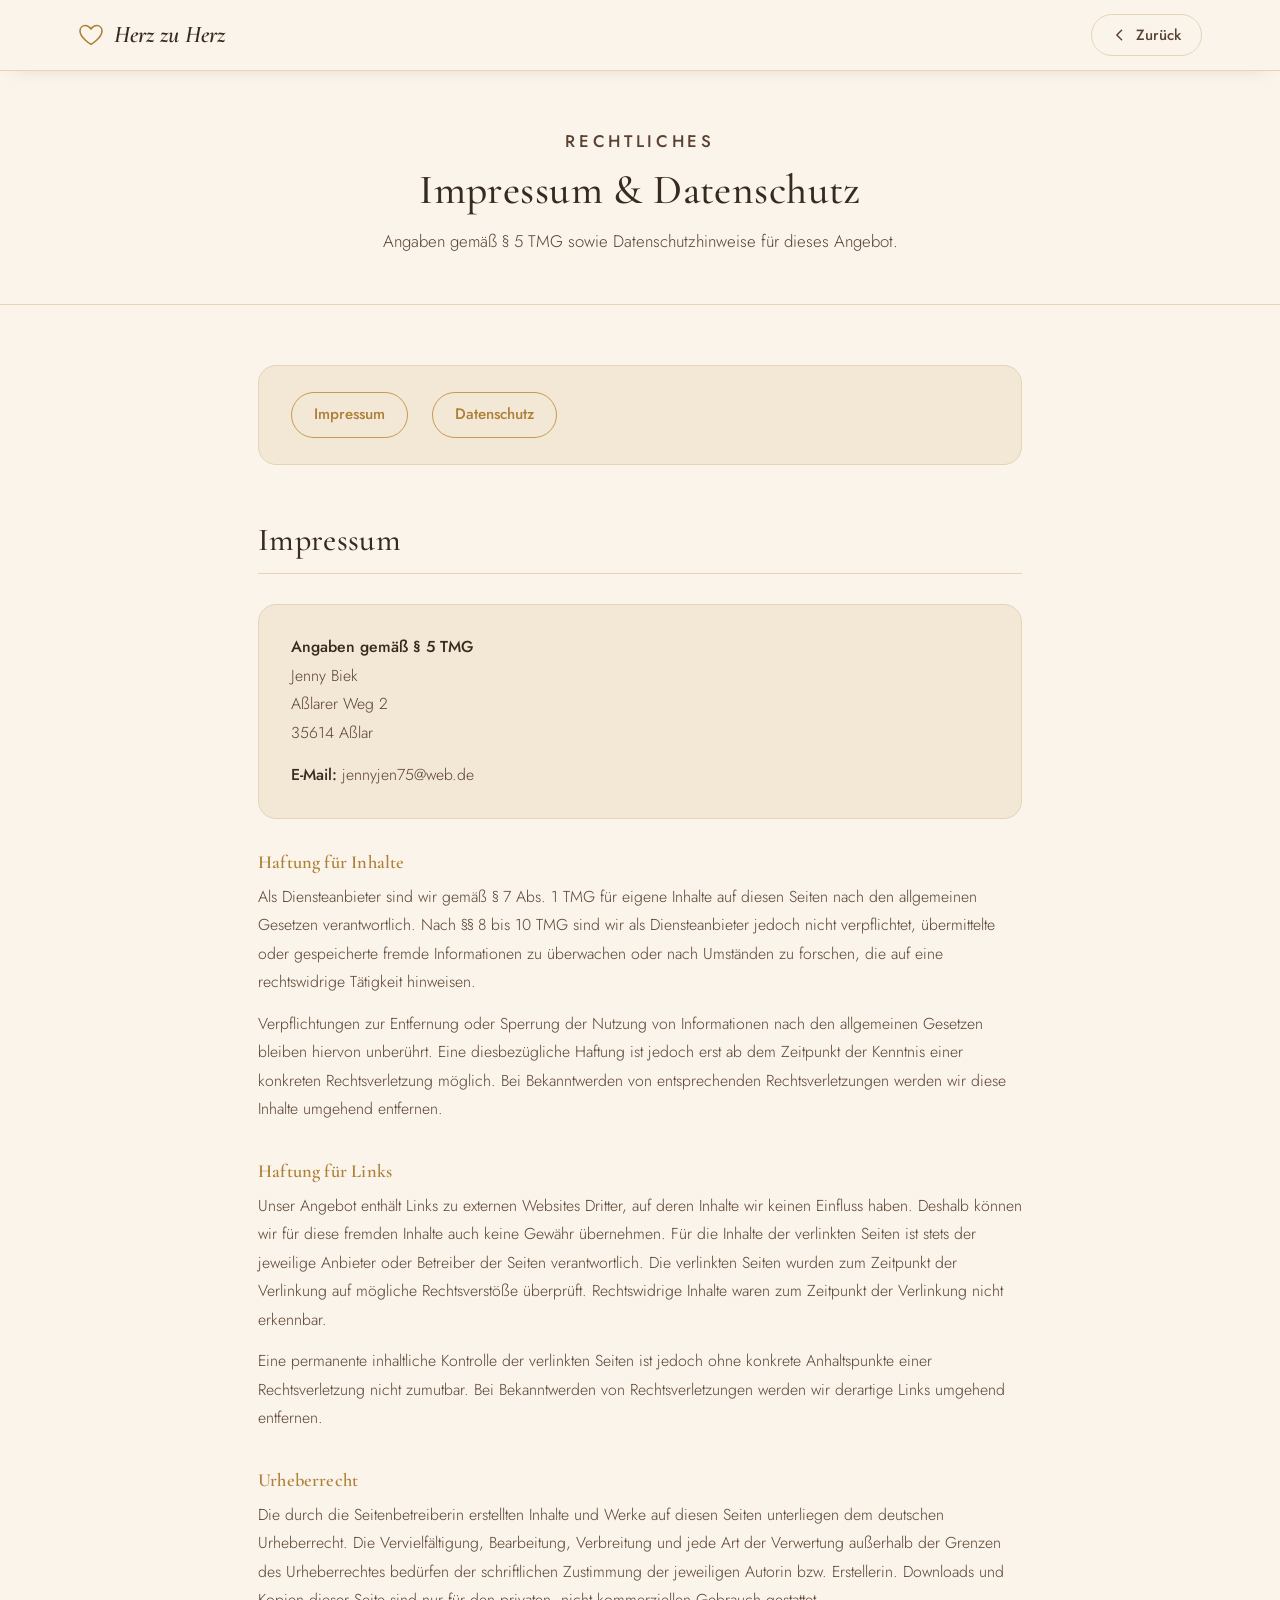
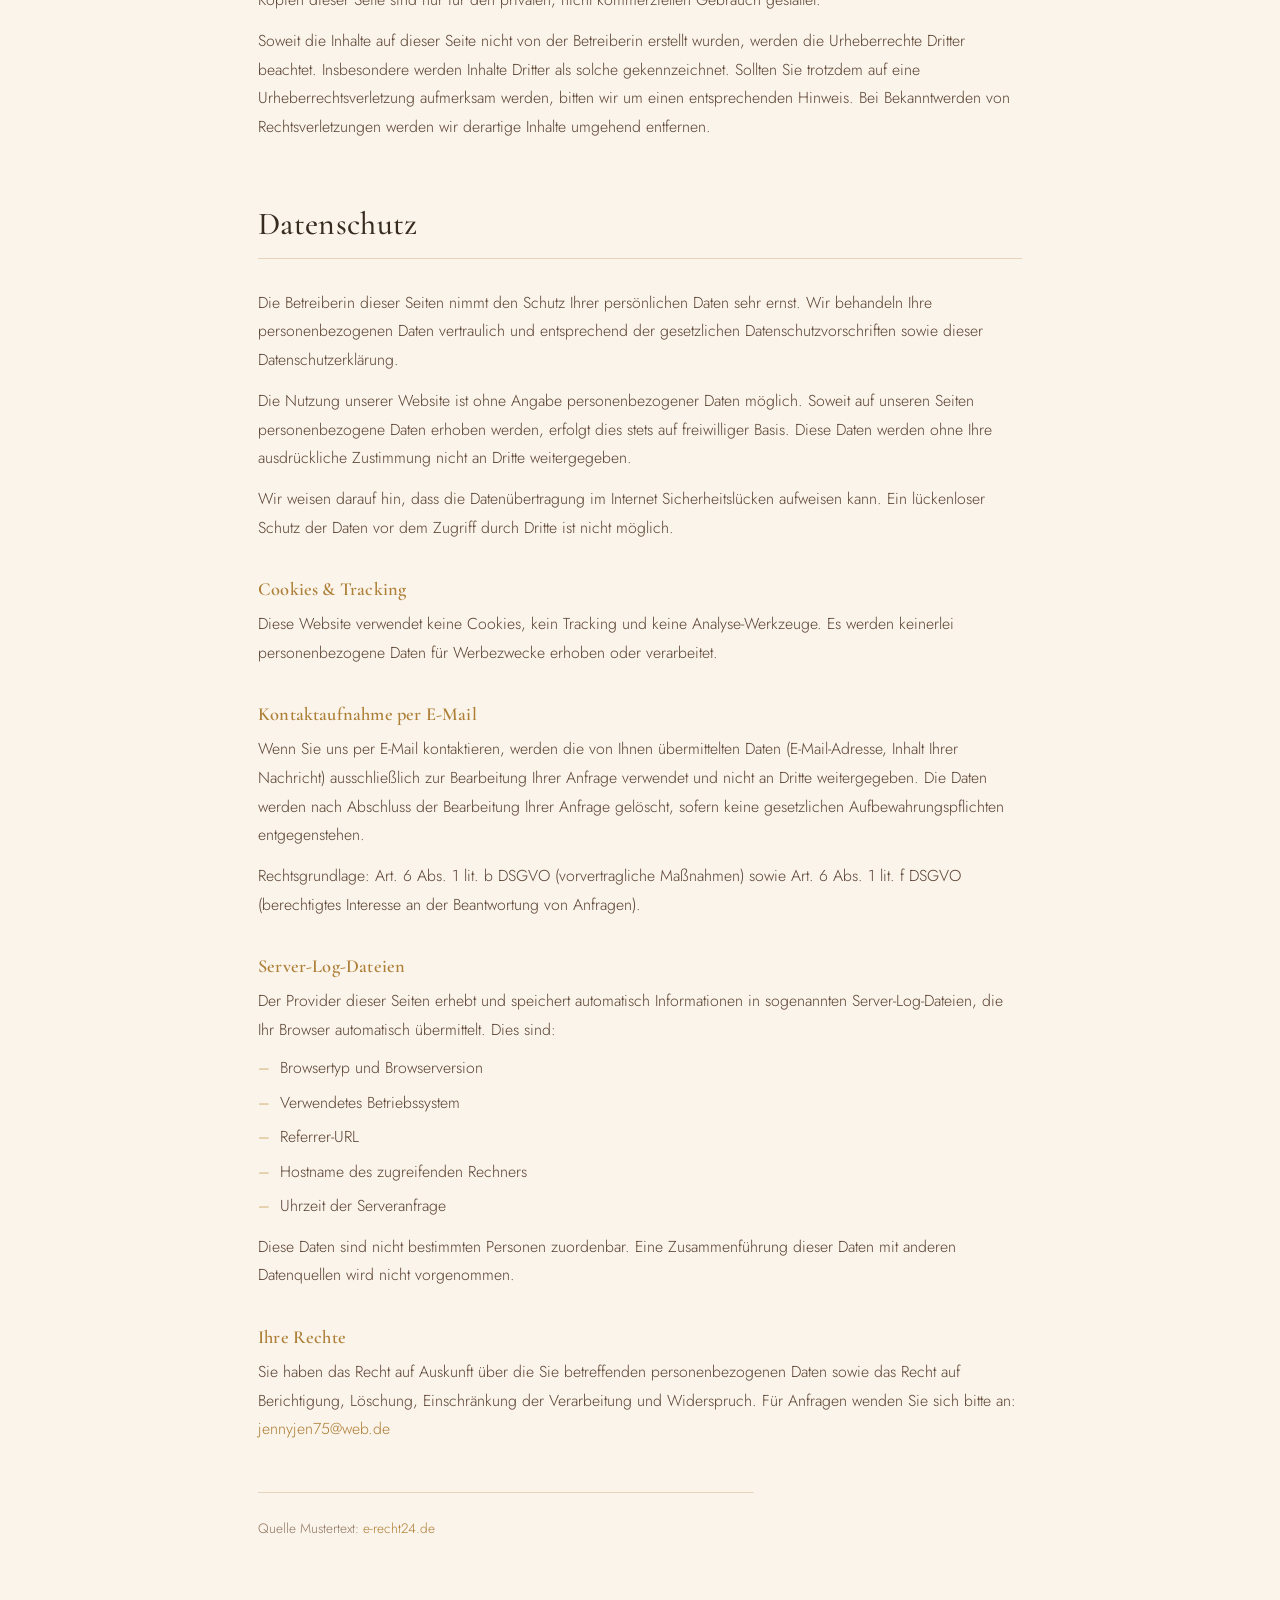
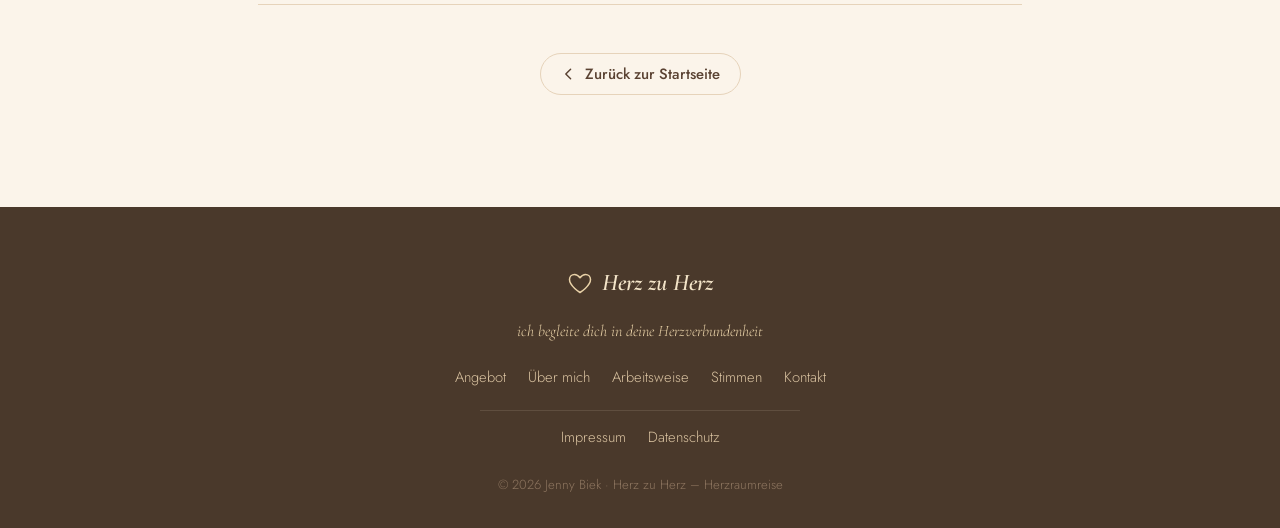
==== legal.html @ ff01ae2c "second" ====
<!DOCTYPE html>
<html lang="de">
<head>
  <meta charset="UTF-8">
  <meta name="viewport" content="width=device-width, initial-scale=1.0">
  <title>Impressum & Datenschutz | Herz zu Herz – Jenny Biek</title>
  <meta name="robots" content="noindex, follow">
  <link rel="icon" href="images/herz.png" type="image/png">
  <link rel="preconnect" href="https://fonts.googleapis.com">
  <link rel="preconnect" href="https://fonts.gstatic.com" crossorigin>
  <link href="https://fonts.googleapis.com/css2?family=Cormorant+Garamond:ital,wght@0,400;0,500;0,600;1,400&family=Jost:wght@300;400;500;600&display=swap" rel="stylesheet">
  <link rel="stylesheet" href="css/style.css">
  <style>
    .legal-header {
      position: sticky;
      top: 0;
      z-index: 100;
      background: rgba(251, 244, 234, 0.88);
      backdrop-filter: blur(14px);
      -webkit-backdrop-filter: blur(14px);
      border-bottom: 1px solid var(--color-sand-line);
      box-shadow: 0 6px 20px -14px rgba(74, 59, 46, 0.3);
    }
    .legal-header__inner {
      display: flex;
      align-items: center;
      justify-content: space-between;
      gap: 20px;
      padding-top: 14px;
      padding-bottom: 14px;
    }
    .btn-back {
      display: inline-flex;
      align-items: center;
      gap: 8px;
      font-family: var(--font-body);
      font-size: 0.93rem;
      font-weight: 500;
      color: var(--color-text-soft);
      border: 1px solid var(--color-sand-line);
      border-radius: 999px;
      padding: 9px 20px;
      cursor: pointer;
      background: transparent;
      transition: color var(--transition-fast), border-color var(--transition-fast), transform var(--transition-fast);
      text-decoration: none;
    }
    .btn-back:hover {
      color: var(--color-gold-deep);
      border-color: var(--color-gold);
      transform: translateX(-2px);
    }
    .btn-back svg {
      transition: transform var(--transition-fast);
    }
    .btn-back:hover svg {
      transform: translateX(-3px);
    }

    .legal-hero {
      padding: 56px 0 48px;
      text-align: center;
      border-bottom: 1px solid var(--color-sand-line);
    }
    .legal-hero h1 {
      font-size: clamp(1.9rem, 4vw, 2.6rem);
      margin: 10px 0 12px;
    }
    .legal-hero p {
      color: var(--color-text-soft);
      font-size: 1.05rem;
      max-width: 52ch;
      margin: 0 auto;
    }

    .legal-content {
      max-width: 820px;
      margin: 0 auto;
      padding: 60px 28px 80px;
    }
    .legal-section {
      margin-bottom: 64px;
    }
    .legal-section:last-child {
      margin-bottom: 0;
    }
    .legal-section__anchor {
      display: block;
      visibility: hidden;
      height: 0;
      margin-top: -90px;
      padding-top: 90px;
    }
    .legal-section > h2 {
      font-size: clamp(1.5rem, 3vw, 2rem);
      border-bottom: 1px solid var(--color-sand-line);
      padding-bottom: 14px;
      margin-bottom: 30px;
    }
    .legal-block {
      margin-bottom: 36px;
    }
    .legal-block h3 {
      font-size: 1.15rem;
      color: var(--color-gold-deep);
      margin-bottom: 10px;
    }
    .legal-block p,
    .legal-block ul {
      color: var(--color-text-soft);
      font-size: 0.99rem;
      line-height: 1.8;
      max-width: none;
    }
    .legal-block p + p {
      margin-top: 0.8em;
    }
    .legal-block ul {
      padding-left: 0;
      display: grid;
      gap: 6px;
      margin-top: 10px;
    }
    .legal-block ul li {
      position: relative;
      padding-left: 22px;
    }
    .legal-block ul li::before {
      content: "–";
      position: absolute;
      left: 0;
      color: var(--color-gold);
    }
    .legal-block a {
      color: var(--color-gold-deep);
      text-decoration: underline;
      text-decoration-color: transparent;
      transition: text-decoration-color var(--transition-fast);
    }
    .legal-block a:hover {
      text-decoration-color: var(--color-gold);
    }

    .legal-contact-box {
      background: var(--color-bg-alt);
      border: 1px solid var(--color-sand-line);
      border-radius: var(--radius-md);
      padding: 28px 32px;
      margin-bottom: 32px;
    }
    .legal-contact-box p {
      color: var(--color-text-soft);
      font-size: 0.99rem;
      line-height: 1.8;
      max-width: none;
    }
    .legal-contact-box strong {
      color: var(--color-text);
      font-weight: 500;
    }

    .legal-source {
      margin-top: 48px;
      padding-top: 24px;
      border-top: 1px solid var(--color-sand-line);
      font-size: 0.85rem;
      color: var(--color-text-faint);
    }
    .legal-source a {
      color: var(--color-gold-deep);
    }

    .legal-back-bottom {
      display: flex;
      justify-content: center;
      padding: 48px 0 32px;
      border-top: 1px solid var(--color-sand-line);
    }

    .toc {
      background: var(--color-bg-alt);
      border: 1px solid var(--color-sand-line);
      border-radius: var(--radius-md);
      padding: 26px 32px;
      margin-bottom: 56px;
      display: flex;
      gap: 24px;
      flex-wrap: wrap;
    }
    .toc a {
      font-family: var(--font-body);
      font-size: 0.95rem;
      font-weight: 500;
      color: var(--color-gold-deep);
      text-decoration: none;
      padding: 9px 22px;
      border: 1px solid var(--color-gold);
      border-radius: 999px;
      transition: background var(--transition-fast), color var(--transition-fast);
    }
    .toc a:hover {
      background: var(--color-gold);
      color: #fffaf2;
    }
  </style>
</head>
<body>

  <!-- ===== Header ===== -->
  <header class="legal-header">
    <div class="container legal-header__inner">
      <a class="brand" href="index.html">
        <span class="brand__heart" aria-hidden="true">
          <svg viewBox="0 0 32 28" width="26" height="22" fill="none" xmlns="http://www.w3.org/2000/svg">
            <path d="M16 26C16 26 2 17.5 2 8.8C2 4.5 5.2 2 8.7 2C11.4 2 13.9 3.6 16 6.4C18.1 3.6 20.6 2 23.3 2C26.8 2 30 4.5 30 8.8C30 17.5 16 26 16 26Z" stroke="currentColor" stroke-width="2" stroke-linejoin="round"/>
          </svg>
        </span>
        <span class="brand__text">Herz zu Herz</span>
      </a>

      <button class="btn-back" onclick="history.back()" aria-label="Zurück zur vorherigen Seite">
        <svg viewBox="0 0 20 20" width="16" height="16" fill="none" xmlns="http://www.w3.org/2000/svg">
          <path d="M12 4l-6 6 6 6" stroke="currentColor" stroke-width="1.8" stroke-linecap="round" stroke-linejoin="round"/>
        </svg>
        Zurück
      </button>
    </div>
  </header>

  <!-- ===== Hero ===== -->
  <div class="legal-hero">
    <div class="container">
      <p class="eyebrow">Rechtliches</p>
      <h1>Impressum &amp; Datenschutz</h1>
      <p>Angaben gemäß § 5 TMG sowie Datenschutzhinweise für dieses Angebot.</p>
    </div>
  </div>

  <!-- ===== Content ===== -->
  <div class="legal-content">

    <!-- Inhaltsverzeichnis -->
    <nav class="toc" aria-label="Seitennavigation">
      <a href="#impressum">Impressum</a>
      <a href="#datenschutz">Datenschutz</a>
    </nav>

    <!-- ===== Impressum ===== -->
    <section class="legal-section" aria-labelledby="impressum-title">
      <span class="legal-section__anchor" id="impressum"></span>
      <h2 id="impressum-title">Impressum</h2>

      <div class="legal-contact-box">
        <p><strong>Angaben gemäß § 5 TMG</strong></p>
        <p>
          Jenny Biek<br>
          Aßlarer Weg 2<br>
          35614 Aßlar
        </p>
        <p style="margin-top: 14px;">
          <strong>E-Mail:</strong> <a href="mailto:jennyjen75@web.de">jennyjen75@web.de</a>
        </p>
      </div>

      <div class="legal-block">
        <h3>Haftung für Inhalte</h3>
        <p>Als Diensteanbieter sind wir gemäß § 7 Abs. 1 TMG für eigene Inhalte auf diesen Seiten nach den allgemeinen Gesetzen verantwortlich. Nach §§ 8 bis 10 TMG sind wir als Diensteanbieter jedoch nicht verpflichtet, übermittelte oder gespeicherte fremde Informationen zu überwachen oder nach Umständen zu forschen, die auf eine rechtswidrige Tätigkeit hinweisen.</p>
        <p>Verpflichtungen zur Entfernung oder Sperrung der Nutzung von Informationen nach den allgemeinen Gesetzen bleiben hiervon unberührt. Eine diesbezügliche Haftung ist jedoch erst ab dem Zeitpunkt der Kenntnis einer konkreten Rechtsverletzung möglich. Bei Bekanntwerden von entsprechenden Rechtsverletzungen werden wir diese Inhalte umgehend entfernen.</p>
      </div>

      <div class="legal-block">
        <h3>Haftung für Links</h3>
        <p>Unser Angebot enthält Links zu externen Websites Dritter, auf deren Inhalte wir keinen Einfluss haben. Deshalb können wir für diese fremden Inhalte auch keine Gewähr übernehmen. Für die Inhalte der verlinkten Seiten ist stets der jeweilige Anbieter oder Betreiber der Seiten verantwortlich. Die verlinkten Seiten wurden zum Zeitpunkt der Verlinkung auf mögliche Rechtsverstöße überprüft. Rechtswidrige Inhalte waren zum Zeitpunkt der Verlinkung nicht erkennbar.</p>
        <p>Eine permanente inhaltliche Kontrolle der verlinkten Seiten ist jedoch ohne konkrete Anhaltspunkte einer Rechtsverletzung nicht zumutbar. Bei Bekanntwerden von Rechtsverletzungen werden wir derartige Links umgehend entfernen.</p>
      </div>

      <div class="legal-block">
        <h3>Urheberrecht</h3>
        <p>Die durch die Seitenbetreiberin erstellten Inhalte und Werke auf diesen Seiten unterliegen dem deutschen Urheberrecht. Die Vervielfältigung, Bearbeitung, Verbreitung und jede Art der Verwertung außerhalb der Grenzen des Urheberrechtes bedürfen der schriftlichen Zustimmung der jeweiligen Autorin bzw. Erstellerin. Downloads und Kopien dieser Seite sind nur für den privaten, nicht kommerziellen Gebrauch gestattet.</p>
        <p>Soweit die Inhalte auf dieser Seite nicht von der Betreiberin erstellt wurden, werden die Urheberrechte Dritter beachtet. Insbesondere werden Inhalte Dritter als solche gekennzeichnet. Sollten Sie trotzdem auf eine Urheberrechtsverletzung aufmerksam werden, bitten wir um einen entsprechenden Hinweis. Bei Bekanntwerden von Rechtsverletzungen werden wir derartige Inhalte umgehend entfernen.</p>
      </div>
    </section>

    <!-- ===== Datenschutz ===== -->
    <section class="legal-section" aria-labelledby="datenschutz-title">
      <span class="legal-section__anchor" id="datenschutz"></span>
      <h2 id="datenschutz-title">Datenschutz</h2>

      <div class="legal-block">
        <p>Die Betreiberin dieser Seiten nimmt den Schutz Ihrer persönlichen Daten sehr ernst. Wir behandeln Ihre personenbezogenen Daten vertraulich und entsprechend der gesetzlichen Datenschutzvorschriften sowie dieser Datenschutzerklärung.</p>
        <p>Die Nutzung unserer Website ist ohne Angabe personenbezogener Daten möglich. Soweit auf unseren Seiten personenbezogene Daten erhoben werden, erfolgt dies stets auf freiwilliger Basis. Diese Daten werden ohne Ihre ausdrückliche Zustimmung nicht an Dritte weitergegeben.</p>
        <p>Wir weisen darauf hin, dass die Datenübertragung im Internet Sicherheitslücken aufweisen kann. Ein lückenloser Schutz der Daten vor dem Zugriff durch Dritte ist nicht möglich.</p>
      </div>

      <div class="legal-block">
        <h3>Cookies &amp; Tracking</h3>
        <p>Diese Website verwendet keine Cookies, kein Tracking und keine Analyse-Werkzeuge. Es werden keinerlei personenbezogene Daten für Werbezwecke erhoben oder verarbeitet.</p>
      </div>

      <div class="legal-block">
        <h3>Kontaktaufnahme per E-Mail</h3>
        <p>Wenn Sie uns per E-Mail kontaktieren, werden die von Ihnen übermittelten Daten (E-Mail-Adresse, Inhalt Ihrer Nachricht) ausschließlich zur Bearbeitung Ihrer Anfrage verwendet und nicht an Dritte weitergegeben. Die Daten werden nach Abschluss der Bearbeitung Ihrer Anfrage gelöscht, sofern keine gesetzlichen Aufbewahrungspflichten entgegenstehen.</p>
        <p>Rechtsgrundlage: Art. 6 Abs. 1 lit. b DSGVO (vorvertragliche Maßnahmen) sowie Art. 6 Abs. 1 lit. f DSGVO (berechtigtes Interesse an der Beantwortung von Anfragen).</p>
      </div>

      <div class="legal-block">
        <h3>Server-Log-Dateien</h3>
        <p>Der Provider dieser Seiten erhebt und speichert automatisch Informationen in sogenannten Server-Log-Dateien, die Ihr Browser automatisch übermittelt. Dies sind:</p>
        <ul>
          <li>Browsertyp und Browserversion</li>
          <li>Verwendetes Betriebssystem</li>
          <li>Referrer-URL</li>
          <li>Hostname des zugreifenden Rechners</li>
          <li>Uhrzeit der Serveranfrage</li>
        </ul>
        <p style="margin-top: 12px;">Diese Daten sind nicht bestimmten Personen zuordenbar. Eine Zusammenführung dieser Daten mit anderen Datenquellen wird nicht vorgenommen.</p>
      </div>

      <div class="legal-block">
        <h3>Ihre Rechte</h3>
        <p>Sie haben das Recht auf Auskunft über die Sie betreffenden personenbezogenen Daten sowie das Recht auf Berichtigung, Löschung, Einschränkung der Verarbeitung und Widerspruch. Für Anfragen wenden Sie sich bitte an: <a href="mailto:jennyjen75@web.de">jennyjen75@web.de</a></p>
      </div>

      <p class="legal-source">Quelle Mustertext: <a href="https://www.e-recht24.de" target="_blank" rel="noopener">e-recht24.de</a></p>
    </section>

    <!-- Zurück-Link unten -->
    <div class="legal-back-bottom">
      <button class="btn-back" onclick="history.back()" aria-label="Zurück zur vorherigen Seite">
        <svg viewBox="0 0 20 20" width="16" height="16" fill="none" xmlns="http://www.w3.org/2000/svg">
          <path d="M12 4l-6 6 6 6" stroke="currentColor" stroke-width="1.8" stroke-linecap="round" stroke-linejoin="round"/>
        </svg>
        Zurück zur Startseite
      </button>
    </div>

  </div>

  <!-- ===== Footer ===== -->
  <footer class="site-footer">
    <div class="container site-footer__inner">
      <a class="brand brand--footer" href="index.html">
        <span class="brand__heart" aria-hidden="true">
          <svg viewBox="0 0 32 28" width="24" height="21" fill="none" xmlns="http://www.w3.org/2000/svg">
            <path d="M16 26C16 26 2 17.5 2 8.8C2 4.5 5.2 2 8.7 2C11.4 2 13.9 3.6 16 6.4C18.1 3.6 20.6 2 23.3 2C26.8 2 30 4.5 30 8.8C30 17.5 16 26 16 26Z" stroke="currentColor" stroke-width="2" stroke-linejoin="round"/>
          </svg>
        </span>
        <span class="brand__text">Herz zu Herz</span>
      </a>
      <p class="site-footer__tagline">ich begleite dich in deine Herzverbundenheit</p>

      <nav aria-label="Footer-Navigation" class="site-footer__nav">
        <a href="index.html#angebot">Angebot</a>
        <a href="index.html#ueber-mich">Über mich</a>
        <a href="index.html#arbeitsweise">Arbeitsweise</a>
        <a href="index.html#stimmen">Stimmen</a>
        <a href="index.html#kontakt">Kontakt</a>
      </nav>

      <nav aria-label="Rechtliches" class="site-footer__legal">
        <a href="#impressum">Impressum</a>
        <a href="#datenschutz">Datenschutz</a>
      </nav>

      <p class="site-footer__copy">© 2026 Jenny Biek · Herz zu Herz – Herzraumreise</p>
    </div>
  </footer>

</body>
</html>
---- css/style.css ----
/* =================================================================
   Herz zu Herz – Herzraumreise
   Warme, ruhige, herzbasierte Coaching-Website
   ================================================================= */

:root {
  /* Farbwelt – warme, natürliche Töne (an das Logo angelehnt) */
  --color-bg: #fbf4ea;
  --color-bg-alt: #f3e7d6;
  --color-sand-line: #e6d3ba;

  --color-text: #372b1f;
  --color-text-soft: #5a4232;
  --color-text-faint: #8e7660;

  --color-gold: #c69a52;
  --color-gold-deep: #ad7f37;
  --color-gold-light: #e9d2a8;

  --color-tile-brown: #5a4736;
  --color-tile-brown-deep: #4a392b;
  --color-tile-gold: #8a6a43;
  --color-tile-gold-deep: #745634;
  --color-tile-text: #f3e4c8;
  --color-tile-text-soft: #d9c2a0;

  --font-heading: "Cormorant Garamond", Georgia, serif;
  --font-body: "Jost", "Segoe UI", sans-serif;

  --radius-lg: 28px;
  --radius-md: 18px;
  --radius-sm: 10px;

  --shadow-soft: 0 20px 50px -25px rgba(74, 59, 46, 0.35);
  --shadow-tile: 0 18px 40px -20px rgba(74, 59, 46, 0.45);

  --ease-soft: cubic-bezier(0.22, 1, 0.36, 1);
  --transition-slow: 0.7s var(--ease-soft);
  --transition-medium: 0.45s var(--ease-soft);
  --transition-fast: 0.25s var(--ease-soft);
}

/* ---------- Reset & Base ---------- */
* {
  margin: 0;
  padding: 0;
  box-sizing: border-box;
}

html {
  scroll-behavior: smooth;
  scroll-padding-top: 88px;
}

body {
  font-family: var(--font-body);
  font-weight: 300;
  color: var(--color-text);
  background: var(--color-bg);
  line-height: 1.7;
  -webkit-font-smoothing: antialiased;
  text-rendering: optimizeLegibility;
}

img {
  max-width: 100%;
  display: block;
}

a {
  color: inherit;
  text-decoration: none;
}

ul, ol {
  list-style: none;
}

h1, h2, h3, h4 {
  font-family: var(--font-heading);
  font-weight: 500;
  line-height: 1.2;
  color: var(--color-text);
  letter-spacing: 0.01em;
}

h2 {
  font-size: clamp(2rem, 4.5vw, 2.9rem);
}

h3 {
  font-size: clamp(1.25rem, 2.4vw, 1.5rem);
  font-weight: 600;
}

p { max-width: 62ch; }

.container {
  width: 100%;
  max-width: 1180px;
  margin: 0 auto;
  padding: 0 28px;
}

.sr-only {
  position: absolute;
  width: 1px;
  height: 1px;
  overflow: hidden;
  clip: rect(0 0 0 0);
  white-space: nowrap;
}

.skip-link {
  position: absolute;
  top: -60px;
  left: 18px;
  background: var(--color-text);
  color: var(--color-bg);
  padding: 12px 20px;
  border-radius: var(--radius-sm);
  z-index: 999;
  transition: top var(--transition-fast);
}
.skip-link:focus {
  top: 18px;
}

/* ---------- Reveal-on-scroll ---------- */
[data-reveal] {
  opacity: 0;
  transform: translateY(28px);
  transition: opacity 0.9s var(--ease-soft), transform 0.9s var(--ease-soft);
}
[data-reveal].is-visible {
  opacity: 1;
  transform: translateY(0);
}

/* ---------- Buttons ---------- */
.btn {
  display: inline-flex;
  align-items: center;
  justify-content: center;
  gap: 8px;
  padding: 15px 32px;
  border-radius: 999px;
  font-family: var(--font-body);
  font-size: 0.98rem;
  font-weight: 500;
  letter-spacing: 0.02em;
  border: 1px solid transparent;
  cursor: pointer;
  transition: transform var(--transition-fast), box-shadow var(--transition-fast),
    background-color var(--transition-fast), color var(--transition-fast),
    border-color var(--transition-fast);
}
.btn--primary {
  background: var(--color-gold);
  color: #fffaf2;
  box-shadow: 0 14px 30px -12px rgba(198, 154, 82, 0.65);
}
.btn--primary:hover {
  background: var(--color-gold-deep);
  transform: translateY(-2px);
  box-shadow: 0 18px 36px -12px rgba(198, 154, 82, 0.75);
}
.btn--ghost {
  background: transparent;
  color: var(--color-text);
  border-color: var(--color-sand-line);
}
.btn--ghost:hover {
  border-color: var(--color-gold);
  color: var(--color-gold-deep);
  transform: translateY(-2px);
}
.btn--small {
  padding: 10px 22px;
  font-size: 0.88rem;
}

/* ---------- Header ---------- */
.site-header {
  position: sticky;
  top: 0;
  z-index: 100;
  background: rgba(251, 244, 234, 0.78);
  backdrop-filter: blur(14px) saturate(140%);
  -webkit-backdrop-filter: blur(14px) saturate(140%);
  border-bottom: 1px solid transparent;
  transition: border-color var(--transition-fast), box-shadow var(--transition-fast);
}
.site-header.is-scrolled {
  border-bottom-color: var(--color-sand-line);
  box-shadow: 0 10px 30px -22px rgba(74, 59, 46, 0.4);
}
.site-header__inner {
  display: flex;
  align-items: center;
  justify-content: space-between;
  gap: 20px;
  padding-top: 16px;
  padding-bottom: 16px;
}

.brand {
  display: inline-flex;
  align-items: center;
  gap: 10px;
}
.brand__heart {
  display: inline-flex;
  color: var(--color-gold-deep);
}
.brand__heart--lg {
  color: var(--color-gold);
  margin-bottom: 6px;
}
.brand__text {
  font-family: var(--font-heading);
  font-style: italic;
  font-size: 1.5rem;
  font-weight: 600;
  color: var(--color-text);
}

.main-nav {
  display: flex;
  align-items: center;
  gap: 30px;
}
.main-nav__list {
  display: flex;
  gap: 28px;
}
.main-nav__list a {
  position: relative;
  font-size: 0.97rem;
  letter-spacing: 0.02em;
  color: var(--color-text-soft);
  transition: color var(--transition-fast);
  padding: 6px 0;
}
.main-nav__list a::after {
  content: "";
  position: absolute;
  left: 0;
  bottom: 0;
  width: 0;
  height: 1px;
  background: var(--color-gold);
  transition: width var(--transition-medium);
}
.main-nav__list a:hover {
  color: var(--color-text);
}
.main-nav__list a:hover::after {
  width: 100%;
}

.nav-toggle {
  display: none;
  flex-direction: column;
  justify-content: center;
  align-items: center;
  gap: 5px;
  width: 44px;
  height: 44px;
  background: transparent;
  border: 1px solid var(--color-sand-line);
  border-radius: 50%;
  cursor: pointer;
}
.nav-toggle span {
  display: block;
  width: 18px;
  height: 1.5px;
  background: var(--color-text);
  transition: transform var(--transition-fast), opacity var(--transition-fast);
}
.nav-toggle[aria-expanded="true"] span:nth-child(1) {
  transform: translateY(6.5px) rotate(45deg);
}
.nav-toggle[aria-expanded="true"] span:nth-child(2) {
  opacity: 0;
}
.nav-toggle[aria-expanded="true"] span:nth-child(3) {
  transform: translateY(-6.5px) rotate(-45deg);
}

/* ---------- Hero ---------- */
.hero {
  position: relative;
  padding: 64px 0 80px;
  overflow: hidden;
}
.hero::before {
  content: "";
  position: absolute;
  inset: -20% -10% auto auto;
  width: 620px;
  height: 620px;
  background: radial-gradient(circle, rgba(198, 154, 82, 0.18), transparent 70%);
  pointer-events: none;
}
.hero__inner {
  position: relative;
  display: grid;
  grid-template-columns: minmax(280px, 420px) 1fr;
  gap: 64px;
  align-items: center;
}
.hero__visual {
  justify-self: center;
}
.hero__logo {
  width: 100%;
  max-width: 420px;
  border-radius: var(--radius-lg);
  box-shadow: var(--shadow-soft);
}
.hero__text p {
  margin-bottom: 1.1em;
  color: var(--color-text-soft);
  font-size: 1.05rem;
}
.hero__lede {
  font-family: var(--font-heading);
  font-style: italic;
  font-size: 1.5rem;
  color: var(--color-text);
}
.hero__closing {
  font-family: var(--font-heading);
  font-size: 1.5rem;
  font-style: italic;
  color: var(--color-gold-deep);
  margin-top: 1.4em;
}
.hero__actions {
  display: flex;
  flex-wrap: wrap;
  gap: 16px;
  margin-top: 1.6em;
}


/* ---------- Dividers ---------- */
.divider {
  display: flex;
  justify-content: center;
  padding: 8px 0 36px;
  color: var(--color-gold);
}
.divider--alt {
  color: var(--color-gold-deep);
}
.divider--before-approach {
  padding-top: 54px;
  padding-bottom: 16px;
}

/* ---------- Sections ---------- */
.section {
  padding: 77px 0 106px;
}
.section--alt {
  background: var(--color-bg-alt);
}
.section--contact {
  background: linear-gradient(180deg, var(--color-bg) 0%, var(--color-bg-alt) 100%);
}

.section__head {
  max-width: 760px;
  margin: 0 auto 56px;
  text-align: center;
}
.section__intro {
  margin: 18px auto 0;
  color: var(--color-text-soft);
  font-size: 1.08rem;
}

.eyebrow {
  display: inline-block;
  font-size: 0.8rem;
  letter-spacing: 0.22em;
  text-transform: uppercase;
  color: var(--color-gold-deep);
  font-weight: 500;
  margin-bottom: 14px;
}

/* ---------- Angebot: Tiles ---------- */
.offer-grid {
  display: grid;
  grid-template-columns: repeat(auto-fit, minmax(290px, 1fr));
  gap: 26px;
}

.tile {
  position: relative;
  padding: 38px 34px 40px;
  border-radius: var(--radius-lg);
  box-shadow: var(--shadow-tile);
  transition: transform var(--transition-medium), box-shadow var(--transition-medium);
  display: flex;
  flex-direction: column;
}
.tile:hover {
  transform: translateY(-6px);
  box-shadow: 0 26px 54px -20px rgba(74, 59, 46, 0.55);
}

.tile--brown {
  background: linear-gradient(155deg, var(--color-tile-brown) 0%, var(--color-tile-brown-deep) 100%);
  color: var(--color-tile-text);
}
.tile--gold {
  background: linear-gradient(155deg, var(--color-tile-gold) 0%, var(--color-tile-gold-deep) 100%);
  color: var(--color-tile-text);
}
.tile--feature {
  grid-column: span 2;
}
@media (max-width: 760px) {
  .tile--feature { grid-column: span 1; }
}

.tile__index {
  font-family: var(--font-heading);
  font-size: 1.09rem;
  letter-spacing: 0.1em;
  color: var(--color-gold-light);
  opacity: 0.82;
  margin-bottom: 18px;
  display: inline-flex;
  align-items: center;
  justify-content: center;
  width: 38px;
  height: 38px;
  border-radius: 50%;
  border: 1px solid var(--color-gold-light);
}
.tile__title {
  color: var(--color-tile-text);
  margin-bottom: 6px;
}
.tile__subtitle {
  font-size: 0.92rem;
  letter-spacing: 0.04em;
  color: var(--color-gold-light);
  margin-bottom: 16px;
  font-style: italic;
  font-family: var(--font-heading);
}
.tile__text {
  color: var(--color-tile-text-soft);
  font-size: 0.99rem;
  max-width: none;
}
.tile__list {
  margin-top: 20px;
  display: grid;
  gap: 10px;
}
.tile__list li {
  position: relative;
  padding-left: 26px;
  font-size: 0.95rem;
  color: var(--color-tile-text);
}
.tile__list li::before {
  content: "♥";
  position: absolute;
  left: 0;
  top: 0.05em;
  font-size: 0.8rem;
  color: var(--color-gold-light);
}
.tile__badge {
  position: absolute;
  top: 30px;
  right: 34px;
  font-size: 0.74rem;
  letter-spacing: 0.16em;
  text-transform: uppercase;
  background: rgba(255, 250, 242, 0.14);
  border: 1px solid rgba(243, 228, 200, 0.4);
  color: var(--color-gold-light);
  padding: 7px 16px;
  border-radius: 999px;
}
.tile--soon {
  opacity: 0.92;
}
.tile__badge--soon {
  background: rgba(255, 250, 242, 0.08);
}

/* ---------- Über mich ---------- */
.about {
  display: grid;
  grid-template-columns: minmax(260px, 420px) 1fr;
  gap: 68px;
  align-items: center;
}
.about__media img {
  border-radius: var(--radius-lg);
  box-shadow: var(--shadow-soft);
}
.about__lede {
  font-family: var(--font-heading);
  font-style: italic;
  font-size: 1.25rem;
  color: var(--color-text-soft);
  margin: 14px 0 22px;
}
.about__content p {
  color: var(--color-text-soft);
  margin-bottom: 1.05em;
}
.values {
  margin: 22px 0 28px;
  display: grid;
  gap: 11px;
}
.values li {
  position: relative;
  padding-left: 30px;
  font-size: 1.02rem;
  color: var(--color-text);
}
.values li::before {
  content: "";
  position: absolute;
  left: 0;
  top: 0.45em;
  width: 9px;
  height: 9px;
  border-radius: 50%;
  background: var(--color-gold);
}
.about__quote {
  font-family: var(--font-heading);
  font-style: italic;
  font-size: 1.5rem;
  color: var(--color-gold-deep);
  border-left: 2px solid var(--color-gold);
  padding-left: 22px;
  margin-top: 28px;
  max-width: 46ch;
}

/* ---------- Arbeitsweise ---------- */
.approach-list {
  display: grid;
  gap: 30px;
  max-width: 820px;
  margin: 0 auto;
}
.approach-list li {
  display: grid;
  grid-template-columns: 56px 1fr;
  gap: 22px;
  align-items: start;
  padding: 26px 30px;
  border-radius: var(--radius-md);
  background: var(--color-bg-alt);
  border: 1px solid var(--color-sand-line);
  transition: transform var(--transition-medium), box-shadow var(--transition-medium), border-color var(--transition-medium);
}
.approach-list li:hover {
  transform: translateX(6px);
  box-shadow: var(--shadow-tile);
  border-color: var(--color-gold);
}
.approach-list__num {
  display: inline-flex;
  align-items: center;
  justify-content: center;
  width: 46px;
  height: 46px;
  border-radius: 50%;
  font-family: var(--font-heading);
  font-size: 1.25rem;
  color: #fffaf2;
  background: linear-gradient(155deg, var(--color-gold) 0%, var(--color-gold-deep) 100%);
}
.approach-list h3 {
  margin-bottom: 6px;
}
.approach-list p {
  color: var(--color-text-soft);
  font-size: 0.99rem;
}

/* ---------- Testimonial Carousel ---------- */
.carousel {
  display: flex;
  align-items: center;
  gap: 18px;
}
.carousel__track {
  display: flex;
  gap: 24px;
  overflow-x: auto;
  scroll-snap-type: x mandatory;
  padding: 12px 6px 28px;
  scrollbar-width: none;
  flex: 1 1 0;
  min-width: 0;
}
.carousel__track::-webkit-scrollbar {
  display: none;
}
.carousel__btn {
  flex: 0 0 auto;
  display: inline-flex;
  align-items: center;
  justify-content: center;
  width: 48px;
  height: 48px;
  border-radius: 50%;
  border: 1px solid var(--color-sand-line);
  background: var(--color-bg);
  color: var(--color-text);
  cursor: pointer;
  transition: transform var(--transition-fast), border-color var(--transition-fast), color var(--transition-fast);
}
.carousel__btn:hover {
  border-color: var(--color-gold);
  color: var(--color-gold-deep);
  transform: scale(1.06);
}

.testimonial-card {
  flex: 0 0 calc(33.333% - 16px);
  scroll-snap-align: start;
  border-radius: var(--radius-lg);
  padding: 34px 32px;
  display: flex;
  flex-direction: column;
  background: var(--color-bg);
  border: 1px solid var(--color-sand-line);
  box-shadow: var(--shadow-tile);
  min-height: 300px;
}

/* Echte Karte: Flip-Effekt */
.testimonial-card--feature {
  flex-basis: calc(33.333% - 16px);
  background: transparent;
  border: none;
  box-shadow: none;
  padding: 0;
  perspective: 1800px;
  cursor: pointer;
  min-height: 360px;
}
.testimonial-card--feature:focus-visible {
  outline: 2px solid var(--color-gold);
  outline-offset: 6px;
  border-radius: var(--radius-lg);
}
.testimonial-card__inner {
  position: relative;
  width: 100%;
  height: 100%;
  min-height: 360px;
  transform-style: preserve-3d;
  transition: transform 0.9s var(--ease-soft);
}
.testimonial-card--feature.is-flipped .testimonial-card__inner {
  transform: rotateY(180deg);
}
.testimonial-card__face {
  position: absolute;
  inset: 0;
  backface-visibility: hidden;
  -webkit-backface-visibility: hidden;
  border-radius: var(--radius-lg);
  padding: 36px 32px;
  display: flex;
  flex-direction: column;
  box-shadow: var(--shadow-tile);
}
.testimonial-card__face--front {
  background: linear-gradient(155deg, var(--color-tile-gold) 0%, var(--color-tile-gold-deep) 100%);
  color: var(--color-tile-text);
}
.testimonial-card__face--back {
  background: linear-gradient(155deg, var(--color-tile-brown) 0%, var(--color-tile-brown-deep) 100%);
  color: var(--color-tile-text);
  transform: rotateY(180deg);
  overflow-y: auto;
}
.testimonial-card__mark {
  font-family: var(--font-heading);
  font-size: 2.6rem;
  line-height: 1;
  color: var(--color-gold-light);
  opacity: 0.8;
  margin-bottom: 6px;
}
.testimonial-card__excerpt,
.testimonial-card__full {
  font-size: 1rem;
  color: var(--color-tile-text);
  flex: 1;
}
.testimonial-card__full {
  font-size: 0.97rem;
  line-height: 1.75;
}
.testimonial-card__author {
  margin-top: 18px;
  font-family: var(--font-heading);
  font-style: italic;
  font-size: 1.05rem;
  color: var(--color-gold-light);
}
.testimonial-card__hint {
  margin-top: 10px;
  font-size: 0.8rem;
  letter-spacing: 0.06em;
  color: var(--color-tile-text-soft);
  opacity: 0.85;
}

/* Platzhalter-Karten */
.testimonial-card--placeholder {
  justify-content: center;
  align-items: flex-start;
  border-style: dashed;
  background: var(--color-bg-alt);
}
.testimonial-card--placeholder .testimonial-card__mark {
  color: var(--color-gold);
  opacity: 0.6;
  font-size: 1.6rem;
}
.testimonial-card__placeholder-text {
  font-style: italic;
  color: var(--color-text-faint);
  font-size: 0.98rem;
}
.testimonial-card__author--muted {
  color: var(--color-text-faint);
  font-size: 0.84rem;
  font-style: normal;
  letter-spacing: 0.04em;
}

/* ---------- Kontakt ---------- */
.contact__inner {
  max-width: 680px;
  margin: 0 auto;
  text-align: center;
  display: flex;
  flex-direction: column;
  align-items: center;
}
.contact__text {
  color: var(--color-text-soft);
  margin: 18px 0 30px;
  font-size: 1.06rem;
}
.contact__actions {
  display: flex;
  flex-wrap: wrap;
  justify-content: center;
  gap: 16px;
}
.contact__note {
  margin-top: 22px;
  font-size: 0.9rem;
  color: var(--color-text-faint);
}

/* ---------- Footer ---------- */
.site-footer {
  background: var(--color-tile-brown-deep);
  color: var(--color-tile-text-soft);
  padding: 56px 0 32px;
}
.site-footer__inner {
  display: flex;
  flex-direction: column;
  align-items: center;
  text-align: center;
  gap: 14px;
}
.site-footer .brand__heart {
  color: var(--color-gold-light);
}
.site-footer .brand__text {
  color: var(--color-tile-text);
}
.site-footer__tagline {
  font-family: var(--font-heading);
  font-style: italic;
  color: var(--color-gold-light);
}
.site-footer__nav,
.site-footer__legal {
  display: flex;
  flex-wrap: wrap;
  justify-content: center;
  gap: 22px;
  margin-top: 6px;
}
.site-footer__nav a,
.site-footer__legal a {
  font-size: 0.92rem;
  color: var(--color-tile-text-soft);
  transition: color var(--transition-fast);
}
.site-footer__nav a:hover,
.site-footer__legal a:hover {
  color: var(--color-gold-light);
}
.site-footer__legal {
  padding-top: 14px;
  border-top: 1px solid rgba(243, 228, 200, 0.12);
  width: 100%;
  max-width: 320px;
}
.site-footer__copy {
  margin-top: 10px;
  font-size: 0.82rem;
  color: var(--color-text-faint);
}

/* =================================================================
   Responsive
   ================================================================= */
@media (max-width: 980px) {
  .hero__inner {
    grid-template-columns: 1fr;
    text-align: center;
    gap: 40px;
  }
  .hero__text p { margin-left: auto; margin-right: auto; }
  .hero__actions { justify-content: center; }

  .about {
    grid-template-columns: 1fr;
  }
  .about__media { max-width: 420px; margin: 0 auto; }
}

@media (max-width: 860px) {
  .main-nav {
    position: fixed;
    inset: 76px 16px auto 16px;
    flex-direction: column;
    align-items: stretch;
    gap: 18px;
    background: var(--color-bg);
    border: 1px solid var(--color-sand-line);
    border-radius: var(--radius-md);
    padding: 26px;
    box-shadow: var(--shadow-soft);
    transform: translateY(-14px);
    opacity: 0;
    visibility: hidden;
    pointer-events: none;
    transition: transform var(--transition-medium), opacity var(--transition-medium), visibility var(--transition-medium);
  }
  .main-nav.is-open {
    transform: translateY(0);
    opacity: 1;
    visibility: visible;
    pointer-events: auto;
  }
  .main-nav__list {
    flex-direction: column;
    gap: 14px;
    text-align: center;
  }
  .main-nav__cta {
    align-self: center;
  }
  .nav-toggle {
    display: inline-flex;
  }
}

@media (max-width: 700px) {
  .testimonial-card,
  .testimonial-card--feature {
    flex: 0 0 min(84vw, 340px);
    flex-basis: min(84vw, 340px);
  }
}

@media (max-width: 620px) {
  .container { padding: 0 20px; }
  .section { padding: 56px 0 72px; }
  .hero { padding: 48px 0 64px; }
  .tile { padding: 30px 26px 32px; }
  .approach-list li {
    grid-template-columns: 1fr;
    text-align: left;
  }
  .approach-list__num { margin-bottom: 4px; }
  .about__quote { padding-left: 16px; font-size: 1.25rem; }
}

/* Reduced motion */
@media (prefers-reduced-motion: reduce) {
  html { scroll-behavior: auto; }
  *, *::before, *::after {
    animation-duration: 0.01ms !important;
    animation-iteration-count: 1 !important;
    transition-duration: 0.01ms !important;
    scroll-behavior: auto !important;
  }
  [data-reveal] {
    opacity: 1;
    transform: none;
  }
}
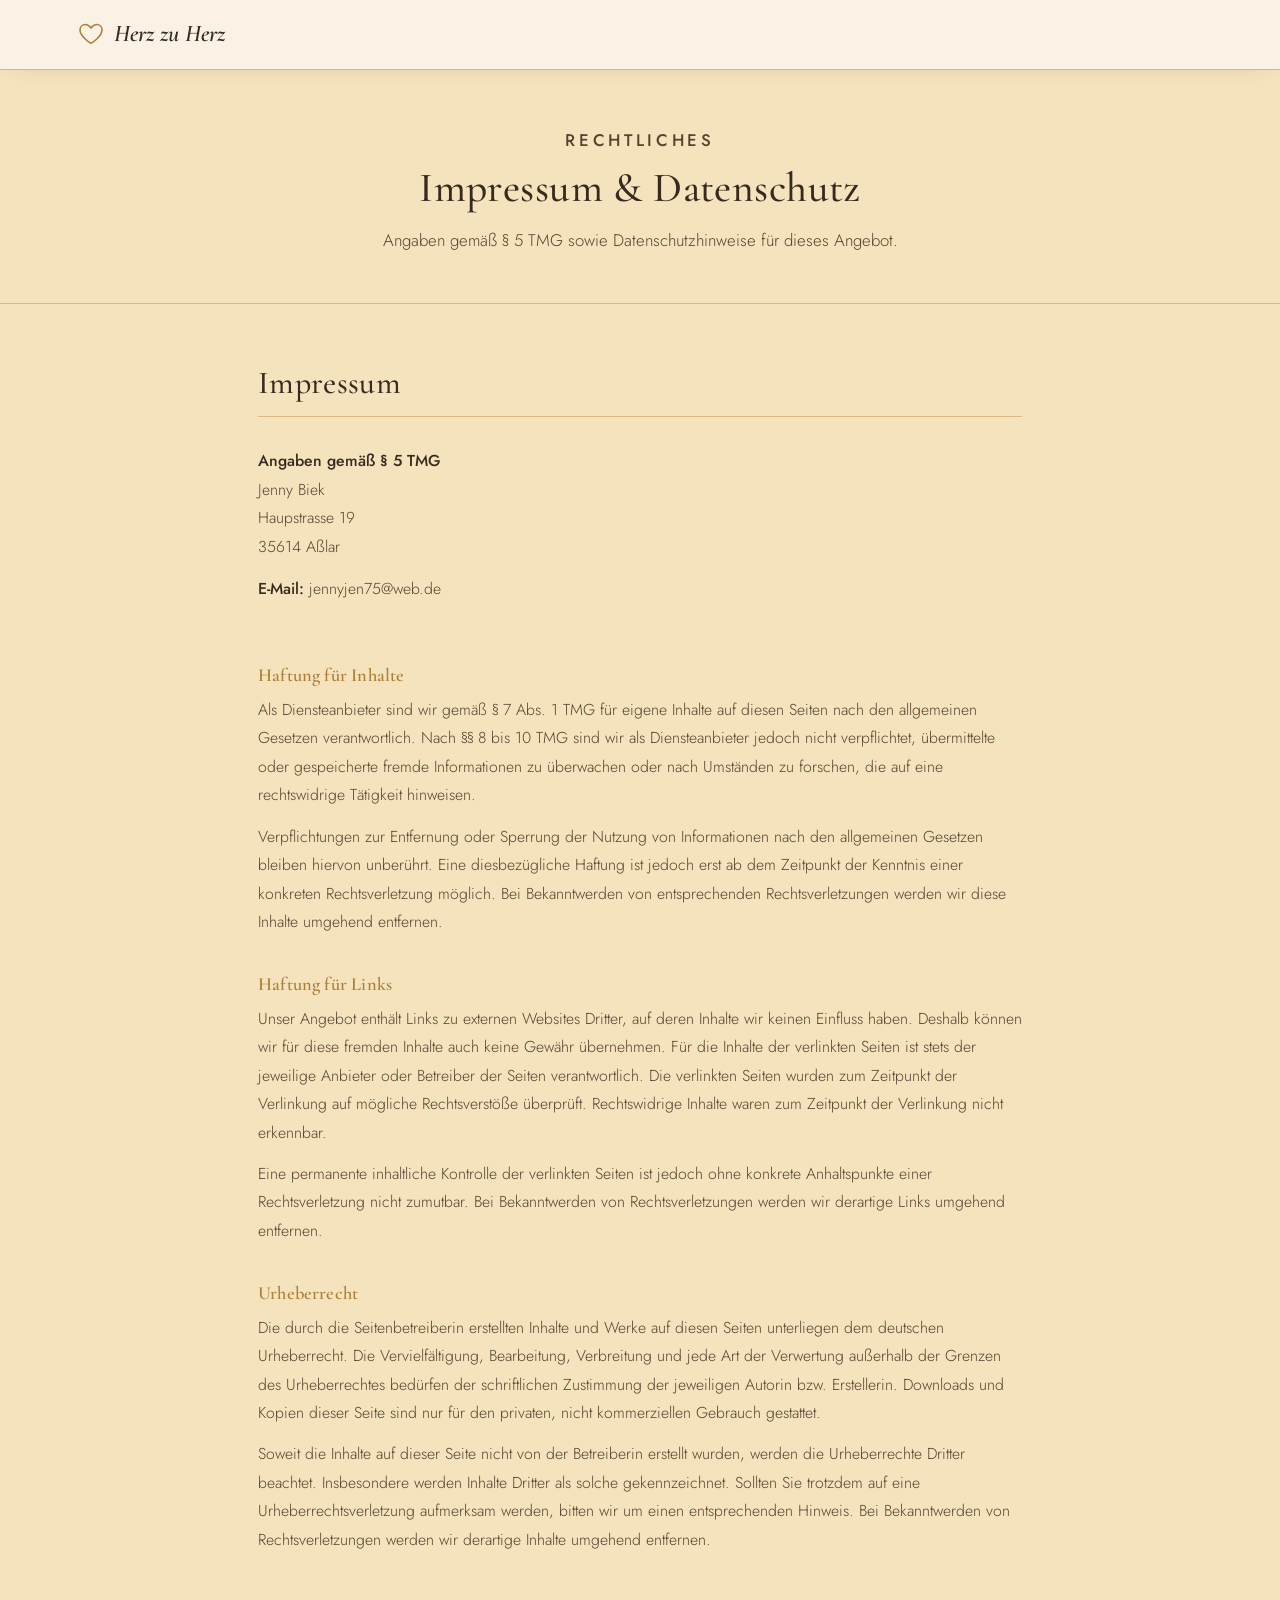
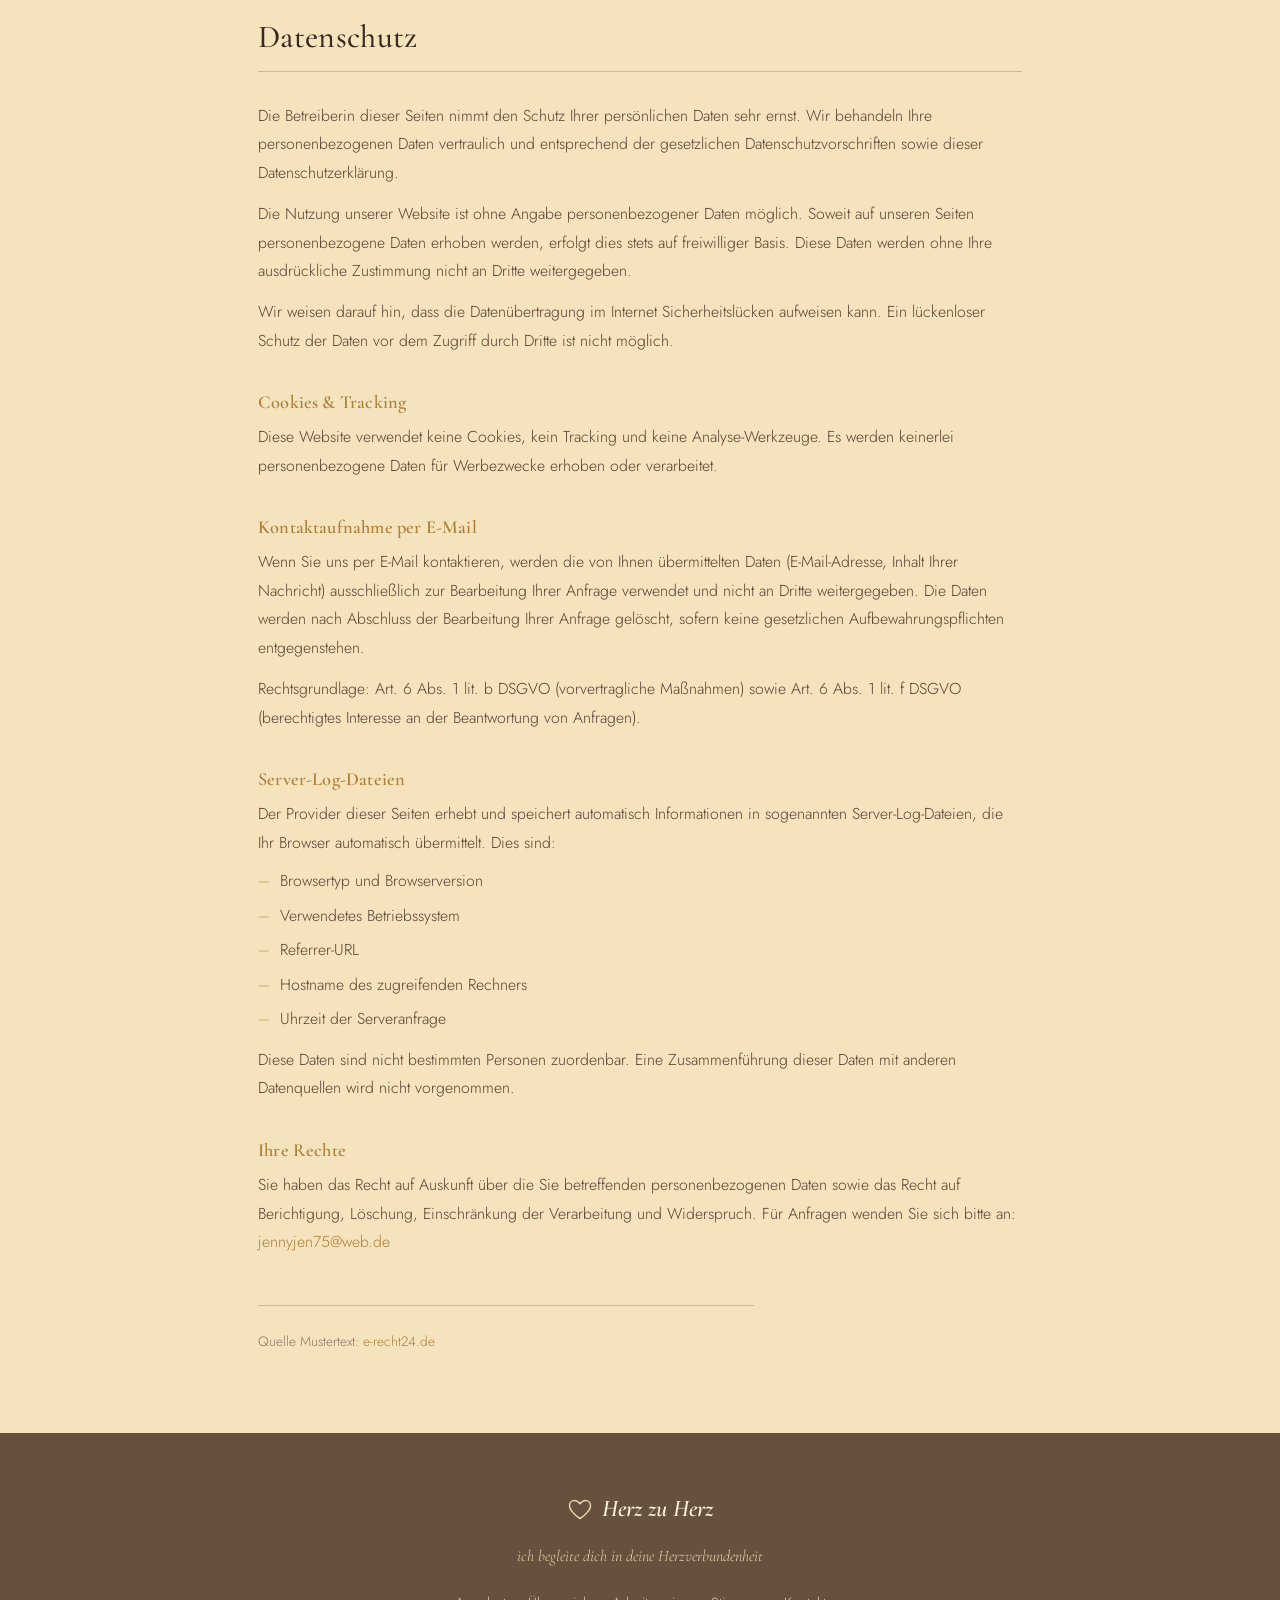
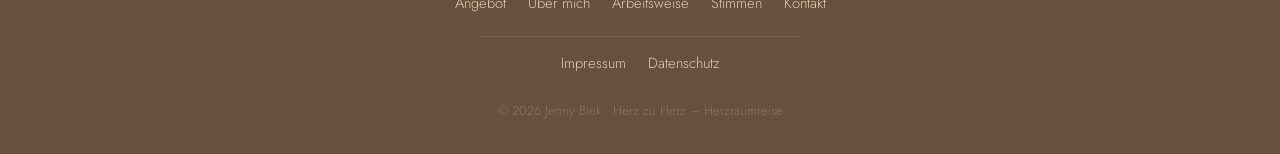
==== commit a53e05c2: "second" ====
--- a/legal.html
+++ b/legal.html
@@ -142,10 +142,7 @@
     }
 
     .legal-contact-box {
-      background: var(--color-bg-alt);
-      border: 1px solid var(--color-sand-line);
-      border-radius: var(--radius-md);
-      padding: 28px 32px;
+      padding: 0 0 28px;
       margin-bottom: 32px;
     }
     .legal-contact-box p {
@@ -178,10 +175,7 @@
     }
 
     .toc {
-      background: var(--color-bg-alt);
-      border: 1px solid var(--color-sand-line);
-      border-radius: var(--radius-md);
-      padding: 26px 32px;
+      padding: 0 0 12px;
       margin-bottom: 56px;
       display: flex;
       gap: 24px;
@@ -218,12 +212,6 @@
         <span class="brand__text">Herz zu Herz</span>
       </a>
 
-      <button class="btn-back" onclick="history.back()" aria-label="Zurück zur vorherigen Seite">
-        <svg viewBox="0 0 20 20" width="16" height="16" fill="none" xmlns="http://www.w3.org/2000/svg">
-          <path d="M12 4l-6 6 6 6" stroke="currentColor" stroke-width="1.8" stroke-linecap="round" stroke-linejoin="round"/>
-        </svg>
-        Zurück
-      </button>
     </div>
   </header>
 
@@ -239,13 +227,7 @@
   <!-- ===== Content ===== -->
   <div class="legal-content">
 
-    <!-- Inhaltsverzeichnis -->
-    <nav class="toc" aria-label="Seitennavigation">
-      <a href="#impressum">Impressum</a>
-      <a href="#datenschutz">Datenschutz</a>
-    </nav>
-
-    <!-- ===== Impressum ===== -->
+<!-- ===== Impressum ===== -->
     <section class="legal-section" aria-labelledby="impressum-title">
       <span class="legal-section__anchor" id="impressum"></span>
       <h2 id="impressum-title">Impressum</h2>
@@ -254,7 +236,7 @@
         <p><strong>Angaben gemäß § 5 TMG</strong></p>
         <p>
           Jenny Biek<br>
-          Aßlarer Weg 2<br>
+          Haupstrasse 19<br>
           35614 Aßlar
         </p>
         <p style="margin-top: 14px;">
@@ -324,15 +306,6 @@
       <p class="legal-source">Quelle Mustertext: <a href="https://www.e-recht24.de" target="_blank" rel="noopener">e-recht24.de</a></p>
     </section>
 
-    <!-- Zurück-Link unten -->
-    <div class="legal-back-bottom">
-      <button class="btn-back" onclick="history.back()" aria-label="Zurück zur vorherigen Seite">
-        <svg viewBox="0 0 20 20" width="16" height="16" fill="none" xmlns="http://www.w3.org/2000/svg">
-          <path d="M12 4l-6 6 6 6" stroke="currentColor" stroke-width="1.8" stroke-linecap="round" stroke-linejoin="round"/>
-        </svg>
-        Zurück zur Startseite
-      </button>
-    </div>
 
   </div>
 
--- a/css/style.css
+++ b/css/style.css
@@ -5,9 +5,9 @@
 
 :root {
   /* Farbwelt – warme, natürliche Töne (an das Logo angelehnt) */
-  --color-bg: #fbf4ea;
-  --color-bg-alt: #f3e7d6;
-  --color-sand-line: #e6d3ba;
+  --color-bg: #f5e3be;
+  --color-bg-alt: #edd8aa;
+  --color-sand-line: #d8b87c;
 
   --color-text: #372b1f;
   --color-text-soft: #5a4232;
@@ -17,12 +17,12 @@
   --color-gold-deep: #ad7f37;
   --color-gold-light: #e9d2a8;
 
-  --color-tile-brown: #5a4736;
-  --color-tile-brown-deep: #4a392b;
-  --color-tile-gold: #8a6a43;
-  --color-tile-gold-deep: #745634;
-  --color-tile-text: #f3e4c8;
-  --color-tile-text-soft: #d9c2a0;
+  --color-tile-brown: #7a6050;
+  --color-tile-brown-deep: #66503e;
+  --color-tile-gold: #a88050;
+  --color-tile-gold-deep: #8e6a3a;
+  --color-tile-text: #f8eeda;
+  --color-tile-text-soft: #e2ceae;
 
   --font-heading: "Cormorant Garamond", Georgia, serif;
   --font-body: "Jost", "Segoe UI", sans-serif;
@@ -338,6 +338,18 @@
   color: var(--color-gold-deep);
   margin-top: 1.4em;
 }
+.hero__journey {
+  font-family: var(--font-heading);
+  font-style: italic;
+  font-size: 1.18rem;
+  color: var(--color-text);
+  margin-top: 1.4em;
+  line-height: 1.9;
+}
+.hero__journey span {
+  color: var(--color-gold-deep);
+  letter-spacing: 0.02em;
+}
 .hero__actions {
   display: flex;
   flex-wrap: wrap;
@@ -404,14 +416,13 @@
   position: relative;
   padding: 38px 34px 40px;
   border-radius: var(--radius-lg);
-  box-shadow: var(--shadow-tile);
-  transition: transform var(--transition-medium), box-shadow var(--transition-medium);
+  box-shadow:
+    0 5px 4px rgba(50, 34, 18, 0.16),
+    0 22px 60px -8px rgba(74, 59, 46, 0.20);
   display: flex;
   flex-direction: column;
-}
-.tile:hover {
-  transform: translateY(-6px);
-  box-shadow: 0 26px 54px -20px rgba(74, 59, 46, 0.55);
+  transform: translateY(0);
+  transition: transform 0.18s ease, box-shadow 0.18s ease;
 }
 
 .tile--brown {
@@ -569,13 +580,12 @@
   padding: 26px 30px;
   border-radius: var(--radius-md);
   background: var(--color-bg-alt);
-  border: 1px solid var(--color-sand-line);
-  transition: transform var(--transition-medium), box-shadow var(--transition-medium), border-color var(--transition-medium);
-}
-.approach-list li:hover {
-  transform: translateX(6px);
-  box-shadow: var(--shadow-tile);
-  border-color: var(--color-gold);
+  border: 1.5px solid var(--color-gold-deep);
+  box-shadow:
+    0 4px 4px rgba(150, 110, 55, 0.12),
+    0 14px 44px -4px rgba(74, 59, 46, 0.12);
+  transform: translateY(0);
+  transition: transform 0.18s ease, box-shadow 0.18s ease;
 }
 .approach-list__num {
   display: inline-flex;
@@ -595,6 +605,23 @@
 .approach-list p {
   color: var(--color-text-soft);
   font-size: 0.99rem;
+}
+.approach-item__closing {
+  margin-top: 18px;
+  font-family: var(--font-heading);
+  font-style: italic;
+  font-size: 1.1rem;
+  color: var(--color-gold-deep);
+  line-height: 1.7;
+}
+.approach-closing {
+  text-align: center;
+  margin-top: 48px;
+  font-family: var(--font-heading);
+  font-style: italic;
+  font-size: 1.45rem;
+  color: var(--color-gold-deep);
+  line-height: 1.6;
 }
 
 /* ---------- Testimonial Carousel ---------- */
@@ -644,7 +671,7 @@
   display: flex;
   flex-direction: column;
   background: var(--color-bg);
-  border: 1px solid var(--color-sand-line);
+  border: 1.5px solid var(--color-gold-deep);
   box-shadow: var(--shadow-tile);
   min-height: 300px;
 }
@@ -890,11 +917,68 @@
 }
 
 @media (max-width: 700px) {
+
+  /* ---- Scroll-Stopp-Position pro Section ---- */
+  /* Globales scroll-padding an die kleinere Mobile-Kopfleiste anpassen */
+  html { scroll-padding-top: 68px; }
+
+  /* Angebot & Über mich: etwas früher – Herzsymbol darüber bleibt sichtbar */
+  #angebot     { scroll-margin-top: 54px; }
+  #ueber-mich  { scroll-margin-top: 54px; }
+
+  /* Arbeitsweise: früher, aber etwas weniger als oben */
+  #arbeitsweise { scroll-margin-top: 32px; }
+
+  /* Stimmen: später – dunklere Section-Fläche beginnt bündig unter der Kopfleiste */
+  #stimmen  { scroll-margin-top: -18px; }
+
+  /* Kontakt: einen Tick später */
+  #kontakt  { scroll-margin-top: -10px; }
+
+  /* ---- Karussell ---- */
+  /* Buttons ausblenden – auf Mobile wird gewischt */
+  .carousel__btn { display: none; }
+
+  /* Track füllt den vollen Container */
+  .carousel__track {
+    flex: 1 1 auto;
+    padding: 10px 0 24px;
+    gap: 16px;
+  }
+
+  /* Eine Kachel nimmt exakt 100 % der sichtbaren Track-Breite ein */
   .testimonial-card,
   .testimonial-card--feature {
-    flex: 0 0 min(84vw, 340px);
-    flex-basis: min(84vw, 340px);
-  }
+    flex: 0 0 100%;
+    flex-basis: 100%;
+    min-height: 260px;
+  }
+  .testimonial-card__inner { min-height: 260px; }
+
+  /* Flip-Kachel dehnt sich beim Umdrehen auf ~180 % aus */
+  .testimonial-card--feature {
+    transition: min-height 0.9s var(--ease-soft);
+  }
+  .testimonial-card--feature.is-flipped,
+  .testimonial-card--feature.is-flipped .testimonial-card__inner {
+    min-height: 468px; /* 180 % von 260 px */
+  }
+
+  /* Etwas kleinere Schrift */
+  .testimonial-card__mark       { font-size: 2rem; }
+  .testimonial-card__excerpt,
+  .testimonial-card__full       { font-size: 0.9rem; }
+  .testimonial-card__author     { font-size: 0.95rem; margin-top: 12px; }
+  .testimonial-card__hint       { font-size: 0.74rem; }
+  .testimonial-card__placeholder-text { font-size: 0.9rem; }
+
+  /* Section-Heading im Stimmen-Bereich kleiner */
+  #stimmen h2 { font-size: 1.75rem; }
+  #stimmen .section__intro { font-size: 0.95rem; }
+
+  /* Kachel-Innenabstand auf Mobile */
+  .testimonial-card { padding: 26px 24px; }
+  .testimonial-card__face { padding: 26px 24px; }
 }
 
 @media (max-width: 620px) {
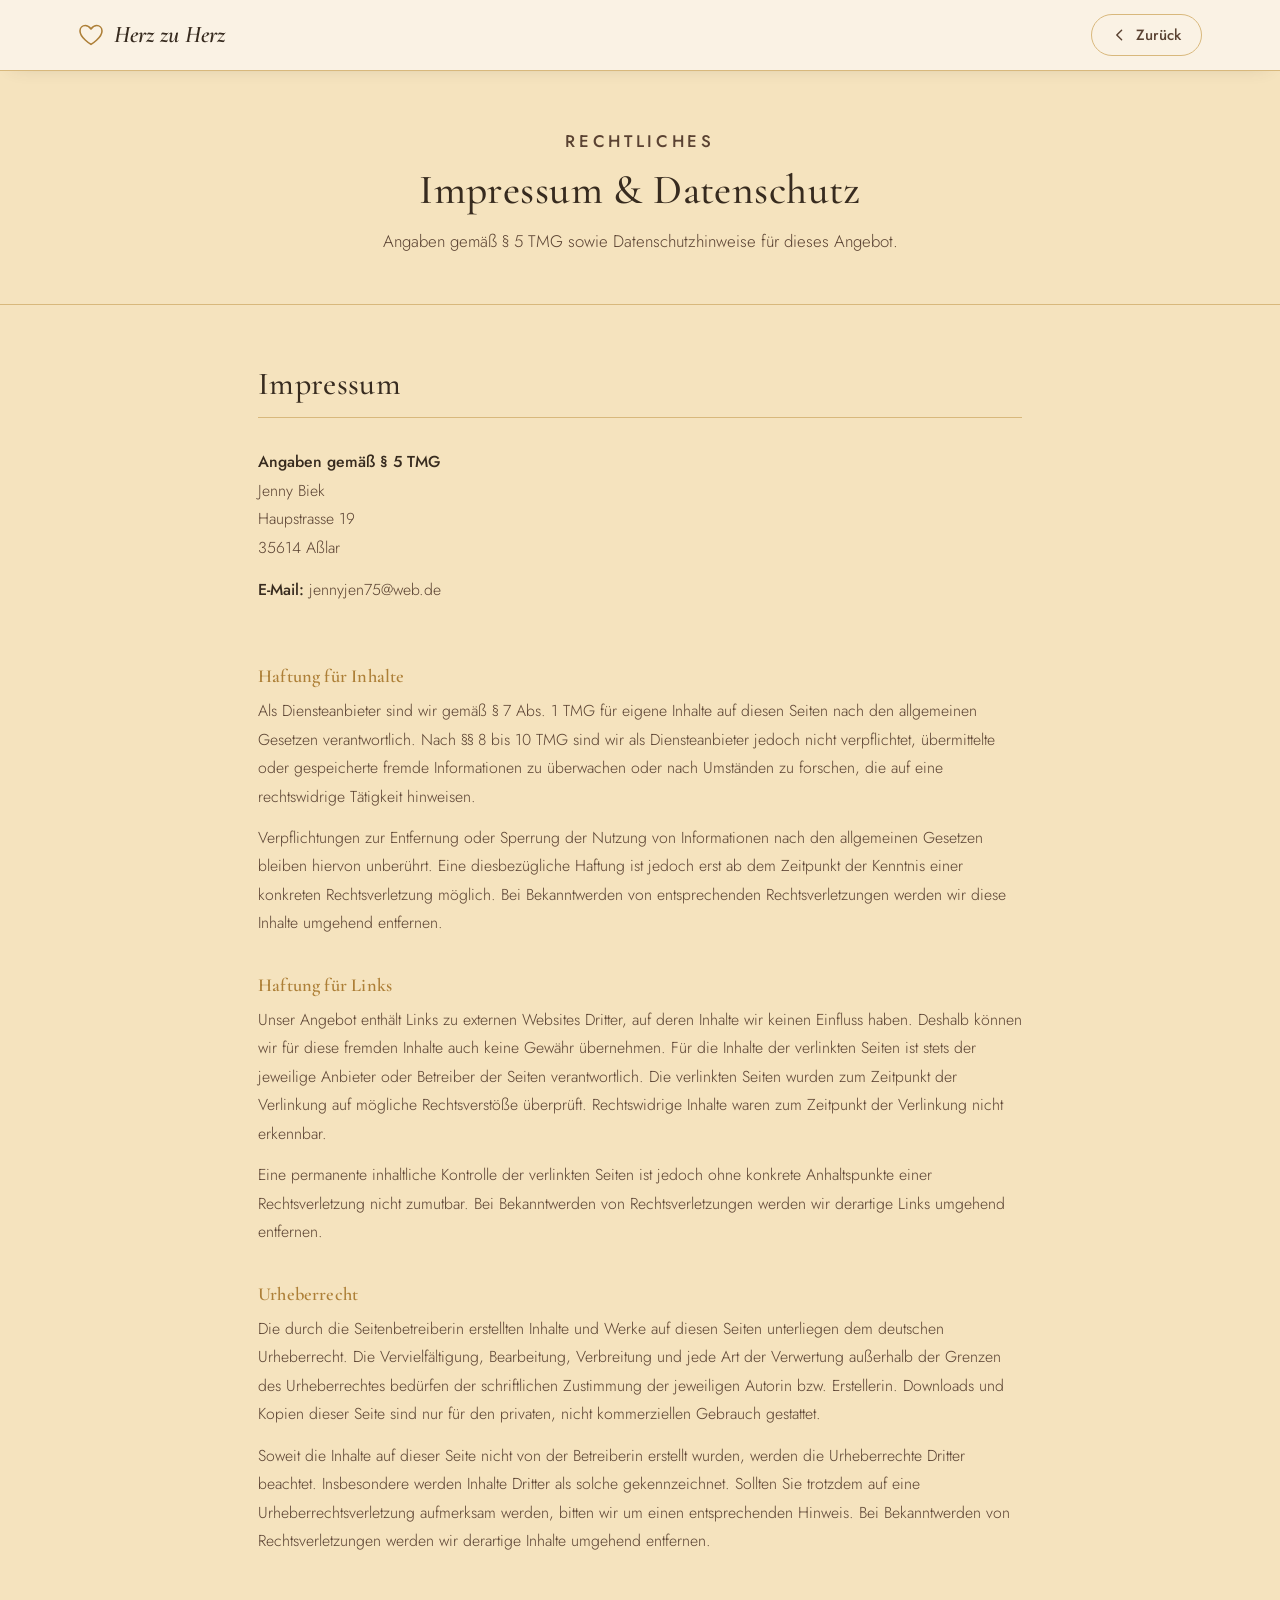
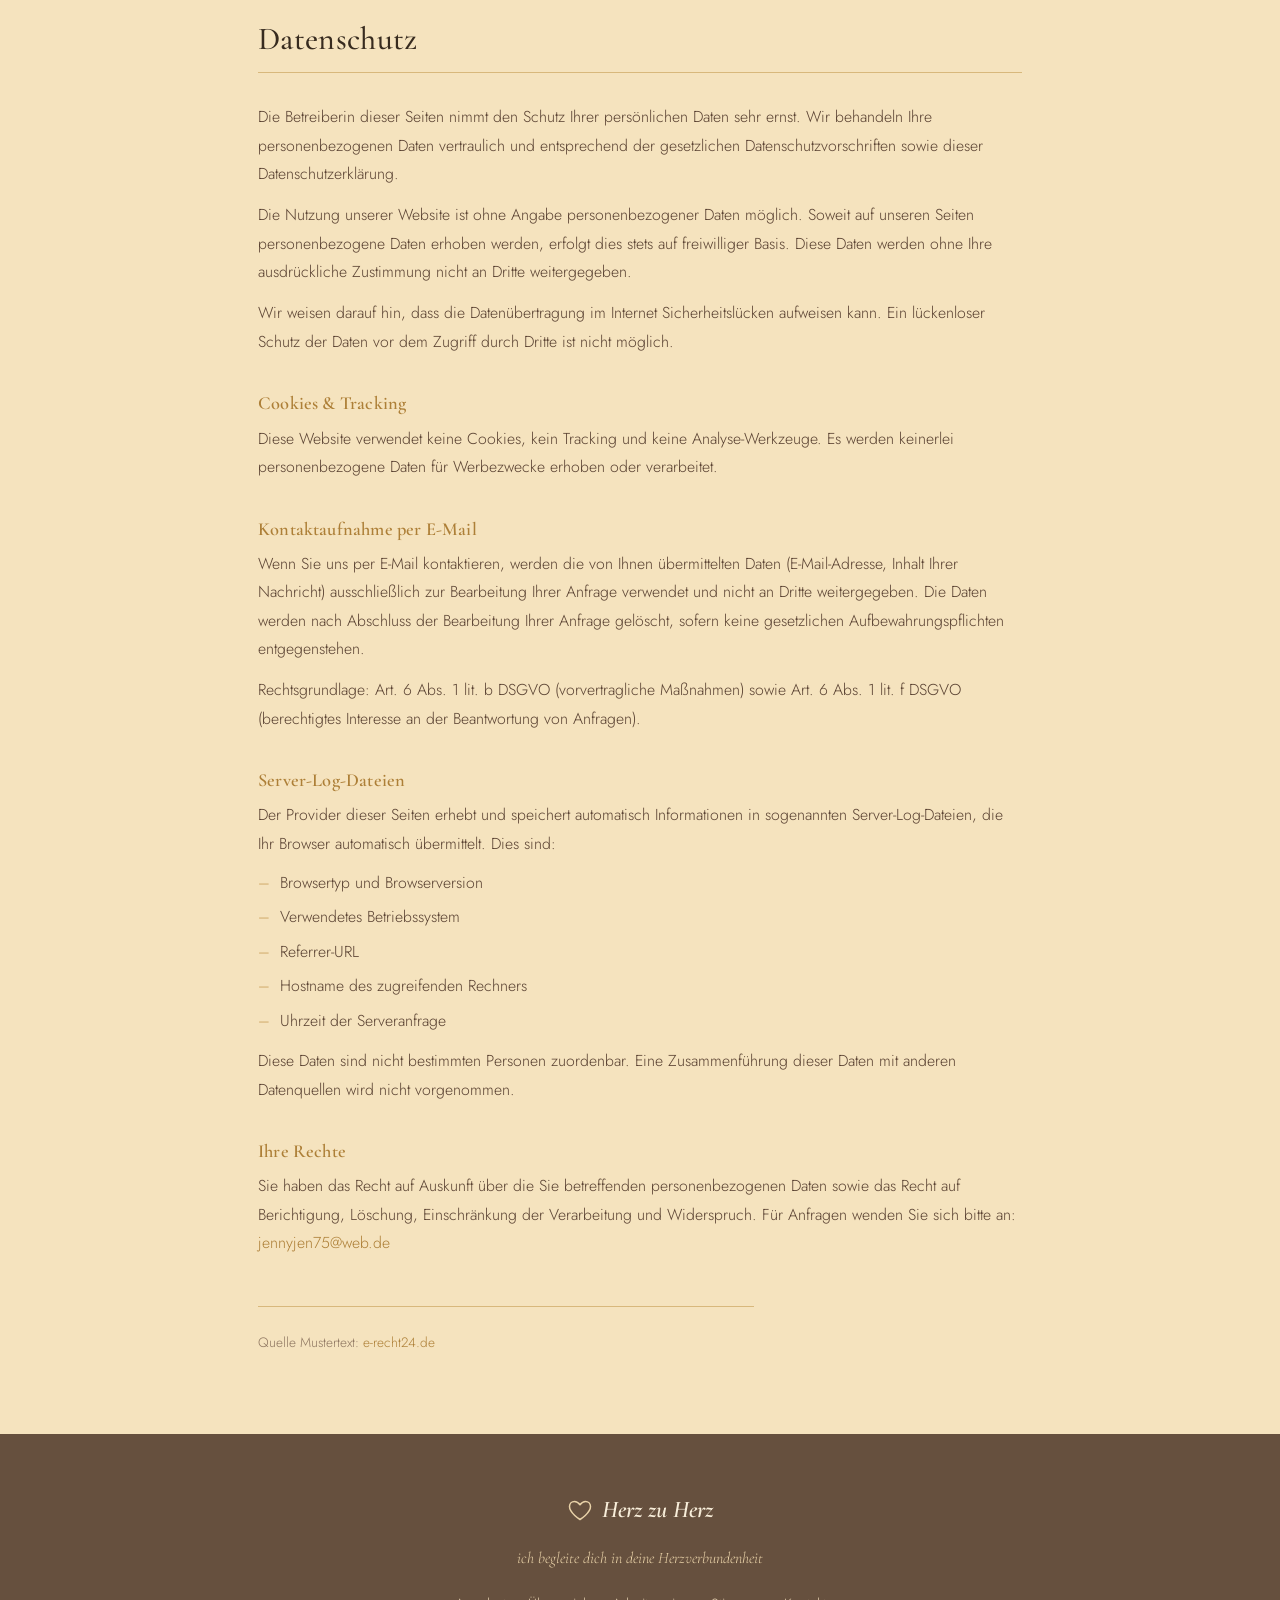
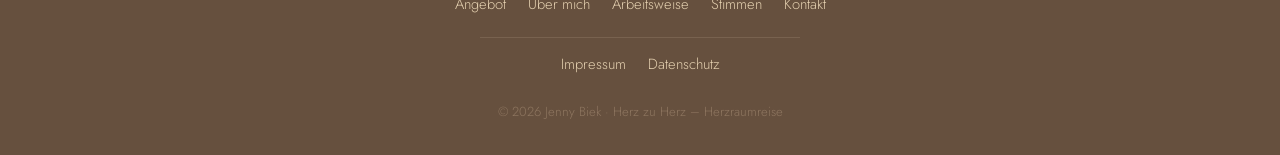
==== commit 736ee4fd: "second" ====
--- a/legal.html
+++ b/legal.html
@@ -212,6 +212,12 @@
         <span class="brand__text">Herz zu Herz</span>
       </a>
 
+      <button class="btn-back" onclick="history.back()" aria-label="Zurück zur vorherigen Seite">
+        <svg viewBox="0 0 20 20" width="16" height="16" fill="none" xmlns="http://www.w3.org/2000/svg">
+          <path d="M12 4l-6 6 6 6" stroke="currentColor" stroke-width="1.8" stroke-linecap="round" stroke-linejoin="round"/>
+        </svg>
+        Zurück
+      </button>
     </div>
   </header>
 
